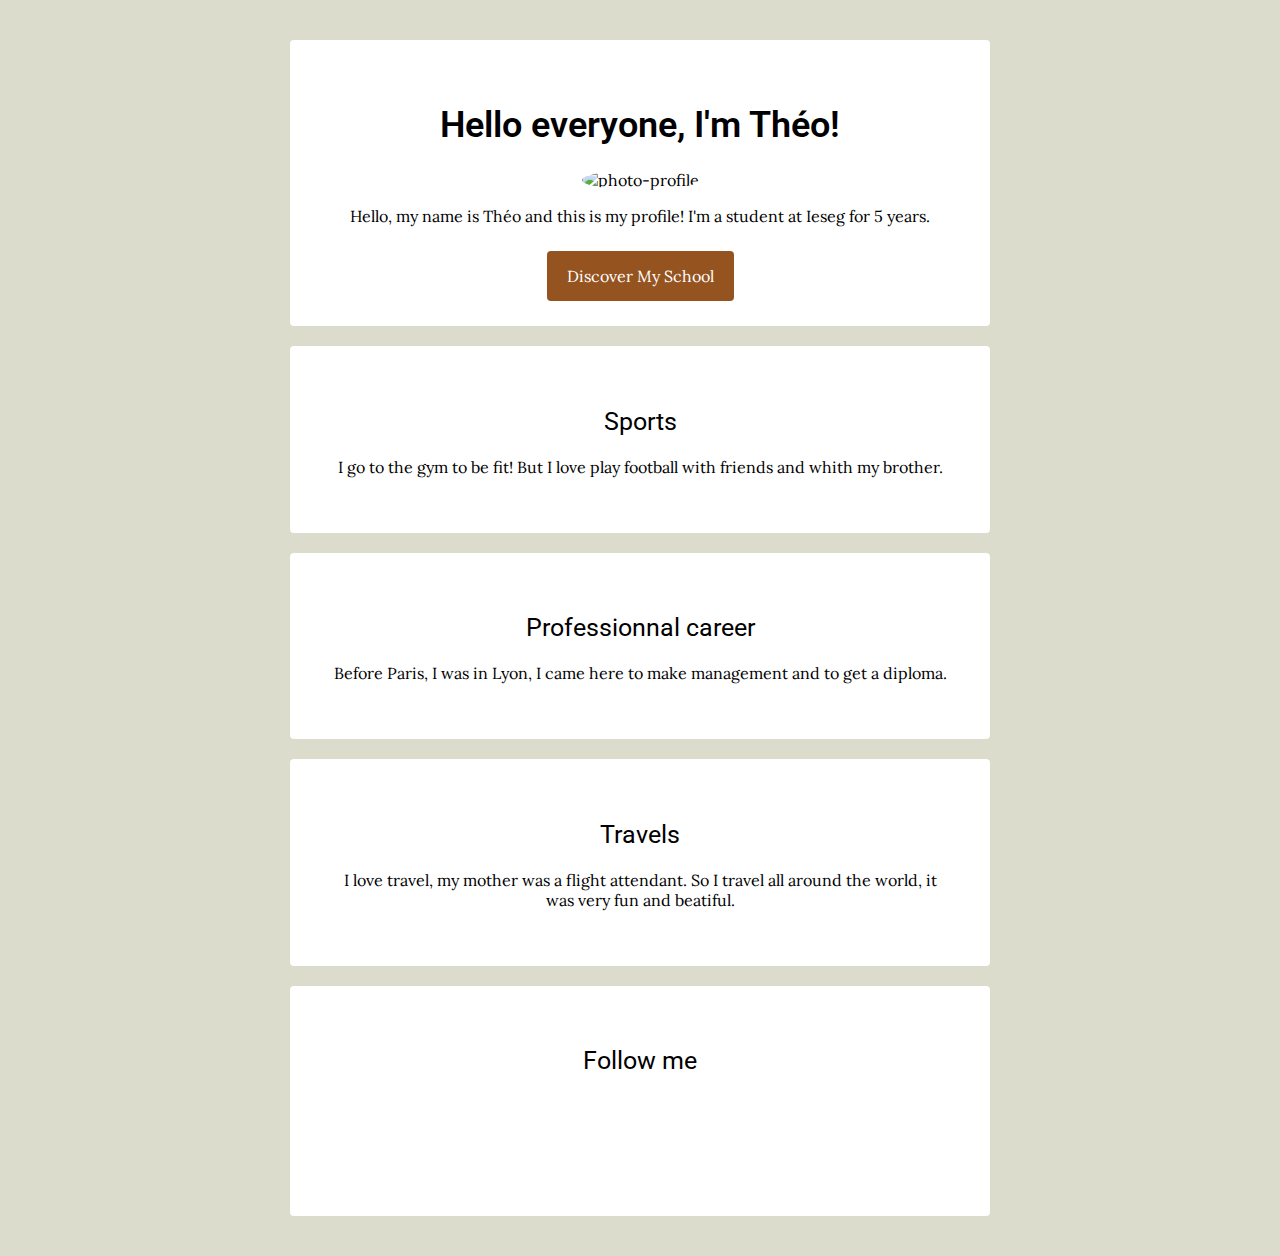
==== nom-profil/index.html @ 49cd81ab "Add files via upload" ====
<!DOCTYPE html> 
<html>
  <head>
<title>Théo Martin's profile</title>
<meta name="description" content="This is the profile of Théo">
<meta charset="utf-8">  
<script src="https://kit.fontawesome.com/a949d5b5a3.js" crossorigin="anonymous"></script>
<link href="https://fonts.googleapis.com/css2?family=Lora:wght@400;700&family=Roboto:wght@300;400;500;700;900&display=swap" rel="stylesheet">
<link rel="stylesheet" href="style.css">
  </head>
<body>

<div class="container">
<div class="card-white" id="introduction">
    <h1>Hello everyone, I'm Théo!</h1>
  <img src="images/photo-profil.png" class="img-circle" height="35%" width="30%" alt="photo-profile">
  <p>
Hello, my name is Théo and this is my profile! I'm a student at Ieseg for 5 years.</p>
  <a href="https://www.ieseg.fr" target="_blank" class="btn-blue"> Discover My School</a>
</div>
<div class="card-white">
        <h2>Sports</h2>
        <p>
          I go to the gym to be fit! But I love play football with friends and whith my brother.
        </p> 
        </div>
<div class="card-white">
    <h2>Professionnal career</h2> 
      <p>
        Before Paris, I was in Lyon, I came here to make management and to get a diploma.
      </p> 
      </div>
      <div class="card-white">
      <h2>Travels</h2>
      <p>
      I love travel, my mother was a flight attendant. So I travel all around the world, it was very fun and beatiful.
      </p> 
    </div>
      <div class="card-white">
      <h2>Follow me</h2>
    <ul class="list-inline">
      <li>
      <a href="https://www.linkedin.com/in/théo-martin-95a877217/"target="_blank">
      <i class="fab fa-linkedin"></i>
      </a>
      </li>
      <li>
      <a href="https://www.facebook.com/theo.martin.56027"target="_blank">
      <i class="fab fa-facebook-square"></i>
      </a>
      </li>
      <li>
      <a href="https://www.instagram.com/thealeauu/"target="_blank">
      <i class="fab fa-instagram-square"></i>
      </a>
      </li>
    </ul>
    </div>
    </div>


  </body>
</html>
---- nom-profil/style.css ----
body{
 	background: #DCDCCC;
 	color: #steelblue;
 	font-family: 'Lora', serif; 
 	font-size: 16px;
 	font-weight: lighter;
}
h1, h2, h3 {
	font-family: 'Roboto', sans-serif;
}
h1 {
  	color: #blueviolet;
  	font-size: 36px;
  	font-weight: 600;
}
h2 {
  	color: #blue;  
  	font-size: 25px;
  	font-weight: 400;
}
a {
 	text-decoration: inherit;
 	color: #skyblue;
 	font-weight:
 	font-size: 14px;
}
a:hover {
	color: black;
}

 
.container {
	width:700px;
	margin:40px auto;
}

@media(max-width: 760px) {
	.container {
		width: 600px;
	}
}

@media(max-width: 500px) {
	.container {
		width: 400px;
	}
}

.card-white {
	background-color:white;
	padding: 40px;
	box-shadow: 0px 10px 30px rgba(0,0,0,0,1);
	border-radius: 4px; 
	margin: 20px 0px; 
	text-align: center;
}

.img-circle {
	border-radius: 50%;
}

.btn-blue {
	background-color: #95541F;
	color: white;
	padding: 15px 20px;
	border-radius: 4px;
}
.btn-blue: hover {
	background-color: black;
	color: white;
}

.list-inline {
	list-style: none;
	padding-left: 0px;
}

.list-inline li {
	display: inline;
	padding: 10px;
}

.list-inline i {
	font-size: 50px;
	color: rgb(149, 84, 31);
}
.list-inline i:hover {
	color: black;
}

#introduction p {
	margin-bottom: 40px;
}
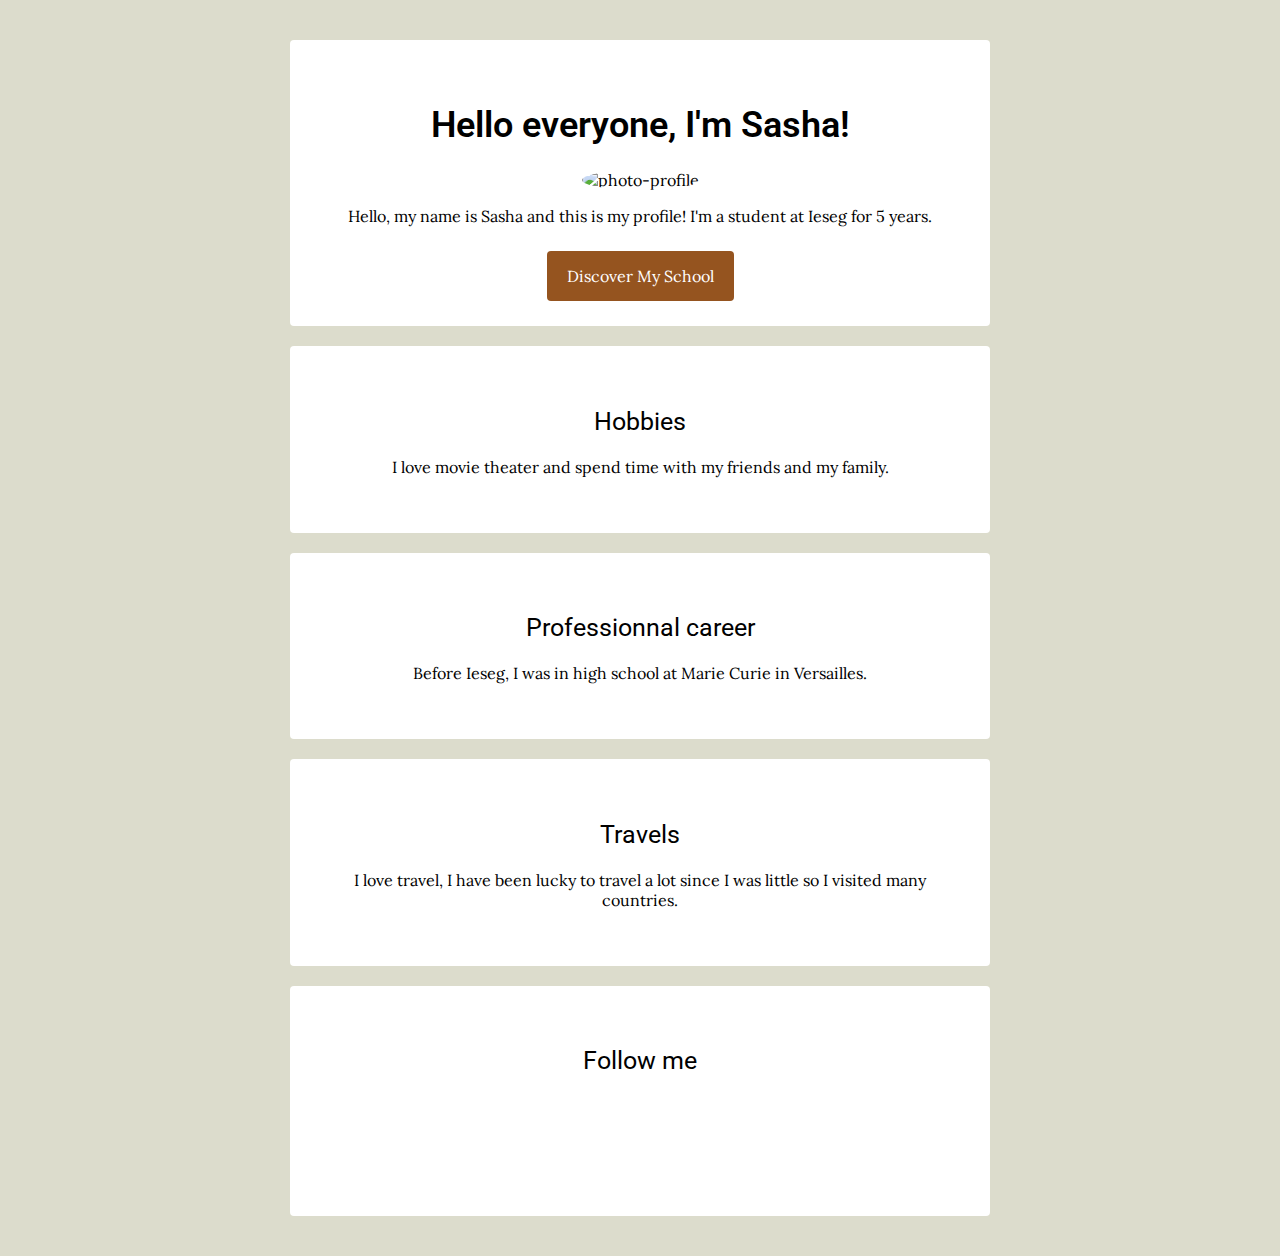
==== commit 73773ba5: "index.html" ====
--- a/nom-profil/index.html
+++ b/nom-profil/index.html
@@ -1,8 +1,8 @@
  <!DOCTYPE html> 
 <html>
   <head>
-<title>Théo Martin's profile</title>
-<meta name="description" content="This is the profile of Théo">
+<title>Sasha Pariente's profile</title>
+<meta name="description" content="This is the profile of Sasha">
 <meta charset="utf-8">  
 <script src="https://kit.fontawesome.com/a949d5b5a3.js" crossorigin="anonymous"></script>
 <link href="https://fonts.googleapis.com/css2?family=Lora:wght@400;700&family=Roboto:wght@300;400;500;700;900&display=swap" rel="stylesheet">
@@ -12,45 +12,45 @@
 
 <div class="container">
 <div class="card-white" id="introduction">
-    <h1>Hello everyone, I'm Théo!</h1>
-  <img src="images/photo-profil.png" class="img-circle" height="35%" width="30%" alt="photo-profile">
+    <h1>Hello everyone, I'm Sasha!</h1>
+  <img src="images/photo-profile.png" class="img-circle" height="35%" width="30%" alt="photo-profile">
   <p>
-Hello, my name is Théo and this is my profile! I'm a student at Ieseg for 5 years.</p>
+Hello, my name is Sasha and this is my profile! I'm a student at Ieseg for 5 years.</p>
   <a href="https://www.ieseg.fr" target="_blank" class="btn-blue"> Discover My School</a>
 </div>
 <div class="card-white">
-        <h2>Sports</h2>
+        <h2>Hobbies</h2>
         <p>
-          I go to the gym to be fit! But I love play football with friends and whith my brother.
+          I love movie theater and spend time with my friends and my family.
         </p> 
         </div>
 <div class="card-white">
     <h2>Professionnal career</h2> 
       <p>
-        Before Paris, I was in Lyon, I came here to make management and to get a diploma.
+        Before Ieseg, I was in high school at Marie Curie in Versailles. 
       </p> 
       </div>
       <div class="card-white">
       <h2>Travels</h2>
       <p>
-      I love travel, my mother was a flight attendant. So I travel all around the world, it was very fun and beatiful.
+      I love travel, I have been lucky to travel a lot since I was little so I visited many countries.
       </p> 
     </div>
       <div class="card-white">
       <h2>Follow me</h2>
     <ul class="list-inline">
       <li>
-      <a href="https://www.linkedin.com/in/théo-martin-95a877217/"target="_blank">
+      <a href="https://www.linkedin.com/in/sasha-pariente-83896b32b"target="_blank">
       <i class="fab fa-linkedin"></i>
       </a>
       </li>
       <li>
-      <a href="https://www.facebook.com/theo.martin.56027"target="_blank">
+      <a href="https://www.facebook.com/profile.php?id=61565489170998"target="_blank">
       <i class="fab fa-facebook-square"></i>
       </a>
       </li>
       <li>
-      <a href="https://www.instagram.com/thealeauu/"target="_blank">
+      <a href="https://www.instagram.com/_sasha_prt/profilecard/?igsh=aHh1aXp5N2o0NXFu"_blank">
       <i class="fab fa-instagram-square"></i>
       </a>
       </li>
